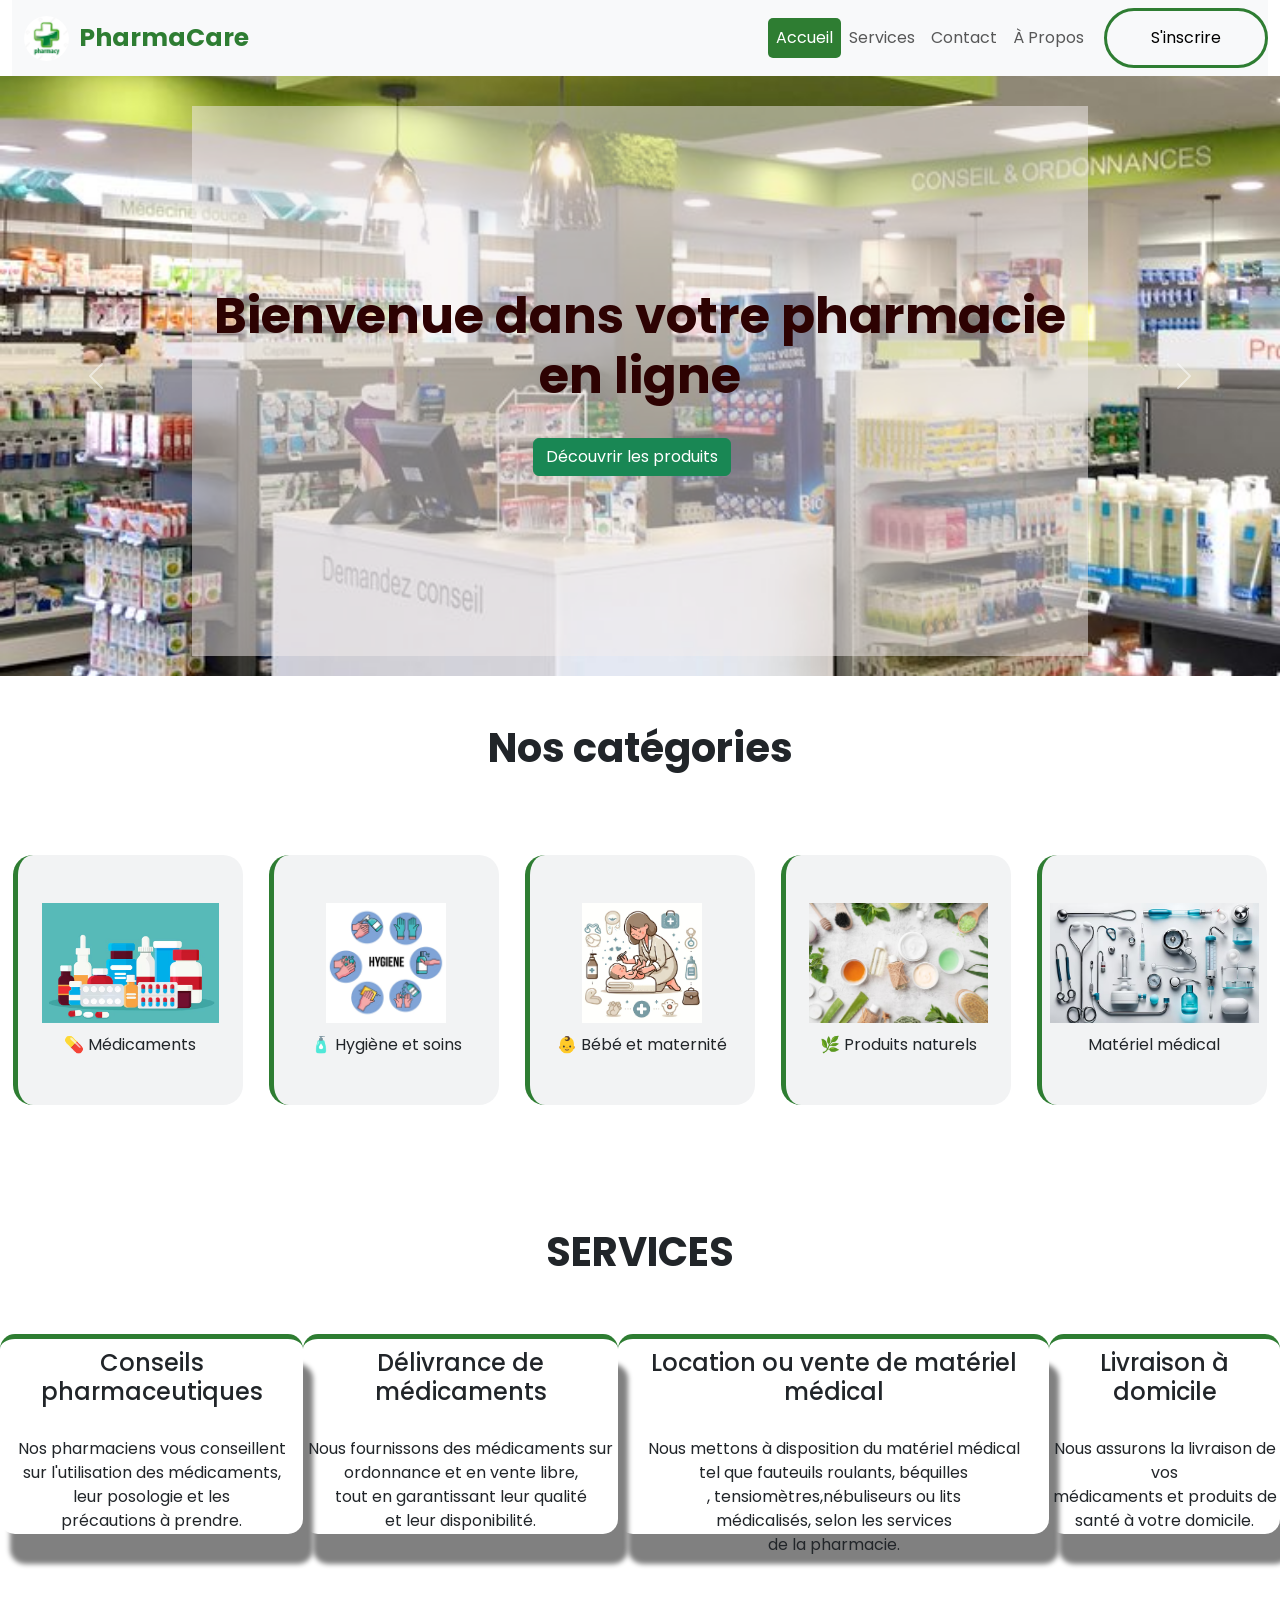
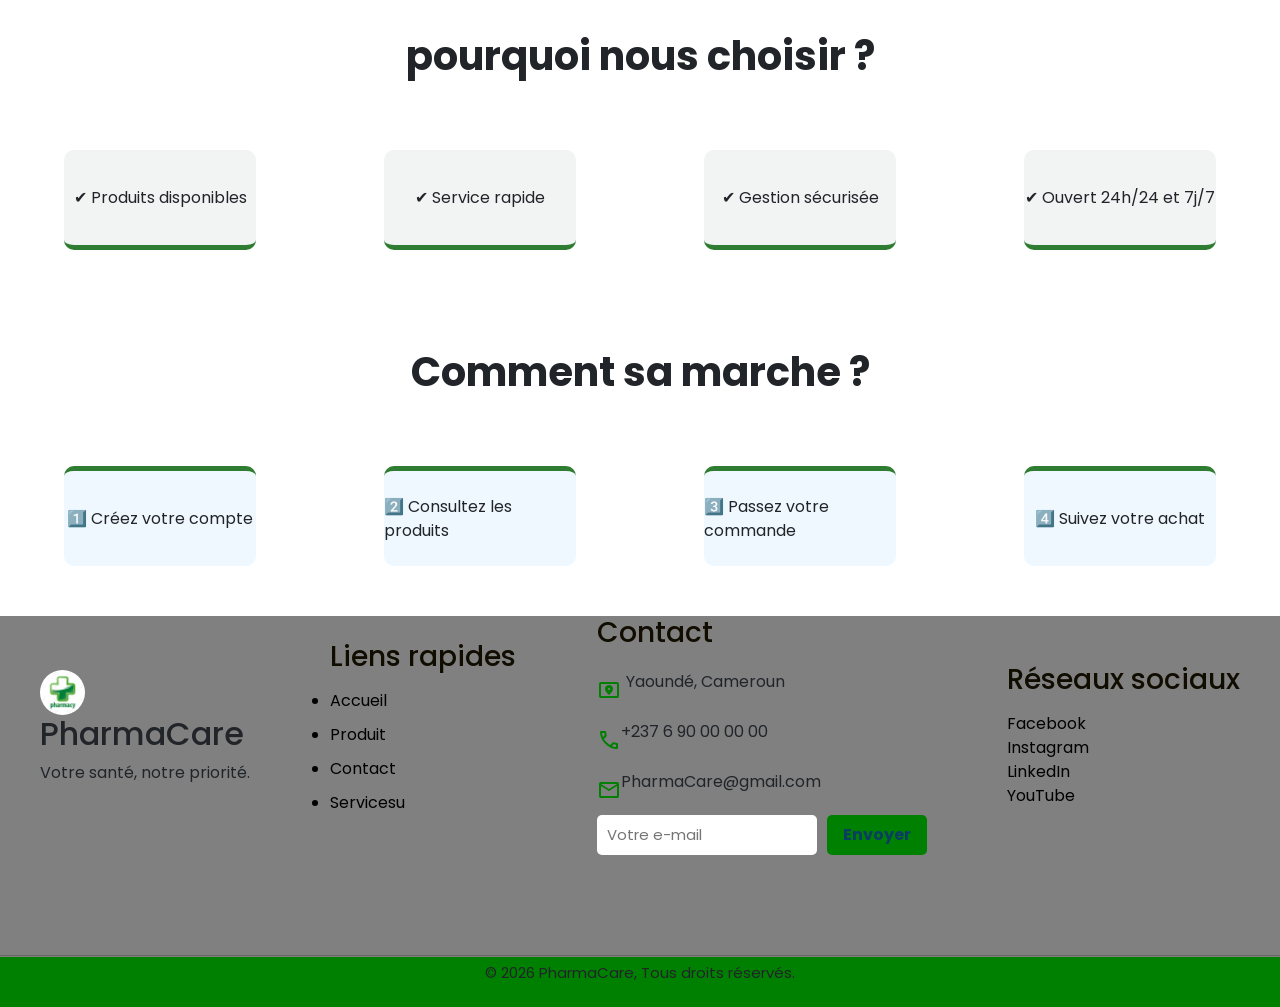
==== index.html @ b64eb71b "first commit" ====
<!DOCTYPE html>
<html lang="en">
<head>
    <meta charset="UTF-8">
    <meta name="viewport" content="width=device-width, initial-scale=1.0">
    <link rel="preconnect" href="https://fonts.googleapis.com">
<link rel="preconnect" href="https://fonts.gstatic.com" crossorigin>
<link href="https://fonts.googleapis.com/css2?family=Poppins:ital,wght@0,100;0,200;0,300;0,400;0,500;0,600;0,700;0,800;0,900;1,100;1,200;1,300;1,400;1,500;1,600;1,700;1,800;1,900&display=swap" rel="stylesheet">
    <link href="https://cdn.jsdelivr.net/npm/bootstrap@5.0.2/dist/css/bootstrap.min.css" rel="stylesheet" integrity="sha384-EVSTQN3/azprG1Anm3QDgpJLIm9Nao0Yz1ztcQTwFspd3yD65VohhpuuCOmLASjC" crossorigin="anonymous">
    <script src="https://cdn.jsdelivr.net/npm/bootstrap@5.0.2/dist/js/bootstrap.bundle.min.js" integrity="sha384-MrcW6ZMFYlzcLA8Nl+NtUVF0sA7MsXsP1UyJoMp4YLEuNSfAP+JcXn/tWtIaxVXM" crossorigin="anonymous"></script>
    <title>Document</title>
    <link rel="stylesheet" href="css/style.css">
</head>
<body>
    <header>
  
    <div class="container-fluid">
        <nav class="navbar navbar-expand-lg navbar-light bg-light">
  <div class="container-fluid title">
   <a class="navbar-brand" href="#">
    <img src="image/logo.jpg" alt="Logo PharmaCare" class="logo">
    PharmaCare
</a>
    <div>
    <button class="navbar-toggler" type="button" data-bs-toggle="collapse" data-bs-target="#navbarSupportedContent" aria-controls="navbarSupportedContent" aria-expanded="false" aria-label="Toggle navigation">
      <span class="navbar-toggler-icon"></span>
    </button>
    <div class="collapse navbar-collapse" id="navbarSupportedContent">
      <ul class="navbar-nav me-auto mb-2 mb-lg-0">
        <li class="nav-item">
          <a class="nav-link active" aria-current="page" href="#">Accueil</a>
        </li>
        <li class="nav-item">
          <a class="nav-link" href="#">Services</a>
        </li>
        <li class="nav-item">
          <a class="nav-link" href="#">Contact</a>
        </li><li class="nav-item">
          <a class="nav-link" href="#">À Propos</a>
        </li>
        
        </div>
        </div>
    </div>
        <a href="#" class="btn2">S'inscrire</a>
  </div>
</nav>
  </header>

  <main>
      <section id="section1">
       <div id="carouselExampleControls" class="carousel slide" data-bs-ride="carousel">
  <div class="carousel-inner">
    <div class="carousel-item active">
      <img src="image/pharmacie.jpg" class="d-block w-100" alt="...">

      <div class="carousel-caption">
        <h1>Bienvenue dans votre pharmacie en ligne</h1>

      

        <div class="mt-4">
            <a href="#" class="btn btn-success me-3">
                Découvrir les produits
            </a>
        </div>
    </div>
    </div>
    <div class="carousel-item">
      <img src="image/pharmacie1.jpg" class="d-block w-100" alt="...">
      <div class="carousel-caption">
        <h1>Votre santé, notre priorité</h1>
         <div class="mt-4">
            <a href="#" class="btn btn-success me-3">
                Découvrir nos produits
            </a>

         
        </div>
      </div>
    </div>
    <div class="carousel-item">
      <img src="image/pharmacie2.jpg" class="d-block w-100" alt="...">
      <div class="carousel-caption">
        <h1>Prenez soin de votre santé</h1>


        
         <div class="mt-4">
            <a href="#" class="btn btn-success me-3">
                Découvrir nos produits
            </a>

        </div>
      </div>
    </div>
  </div>
  <button class="carousel-control-prev" type="button" data-bs-target="#carouselExampleControls" data-bs-slide="prev">
    <span class="carousel-control-prev-icon" aria-hidden="true"></span>
    <span class="visually-hidden">Previous</span>
  </button>
  <button class="carousel-control-next" type="button" data-bs-target="#carouselExampleControls" data-bs-slide="next">
    <span class="carousel-control-next-icon" aria-hidden="true"></span>
    <span class="visually-hidden">Next</span>
  </button>
</div>
     
    </section>
  
<section id="section2">
 
   <h1 class="section2 mt-5">Nos catégories</h1>
    <div class="categorie">
   <div class="pharma"><img src="image/médicament.avif" alt="Logo PharmaCare" class="catégories">💊 Médicaments</div>
   <div class="pharma"><img src="image/hygiène et soins.avif" alt="Logo PharmaCare" class="catégories">🧴 Hygiène et soins</div>
   <div class="pharma"><img src="image/bébé.avif" alt="Logo PharmaCare" class="catégories">👶 Bébé et maternité</div>
   <div class="pharma"><img src="image/produits naturels.avif" alt="Logo PharmaCare" class="catégories">🌿 Produits naturels</div>
   <div class="pharma"><img src="image/matériels médicals.avif" alt="Logo PharmaCare" class="catégories"> Matériel médical</div>
   </div>
   <h1 class="modifier  mt-5">SERVICES</h1>
   <div class="section-service">
   <div class="service">
    <h4>Conseils pharmaceutiques</h4>
    <p> Nos pharmaciens vous conseillent<br> sur l'utilisation des médicaments,<br> leur posologie et les <br> précautions à prendre.
   </p>
   </div>
   <div class="service">
    <h4>Délivrance de médicaments</h4>
    <p>  
    Nous fournissons des médicaments sur <br>ordonnance et en vente libre,<br> tout en garantissant leur qualité <br>et leur disponibilité.
   </p>
   
   </div>
    <div class="service">
    <h4>Location ou vente de matériel médical</h4>
    <p>  
     Nous mettons à disposition du matériel médical <br>tel que fauteuils roulants, béquilles<br>, tensiomètres,nébuliseurs ou lits<br> médicalisés, selon les services <br>de la pharmacie.
   </p>
   </div>
   <div class="service">
   <h4>Livraison à domicile</h4>
   <p>Nous assurons la livraison de vos<br> médicaments et produits de<br> santé à votre domicile.</p>
   </div>
 </div>
   <h1 class="choix mt-5 ">pourquoi nous choisir ?</h1>
   <div class="choisir">
    <div class="produits">✔ Produits disponibles</div>
    <div class="produits">✔ Service rapide</div>
    <div class="produits">✔ Gestion sécurisée</div>
    <div class="produits">✔ Ouvert 24h/24 et 7j/7</div>
 </div>
 <h1 class="marche mt-5 ">Comment sa marche ?</h1>
 <div class="marcher">
 <div class="option">1️⃣ Créez votre compte</div>
 <div class="option">2️⃣ Consultez les produits</div>
 <div class="option">3️⃣ Passez votre commande</div>
 <div class="option">4️⃣ Suivez votre achat</div>
 </div>
 
 <footer class="footer">
    <div class="footer-container">

        <!-- Logo -->
        <div class="footer-logo">
            <img src="image/logo.jpg" alt="Logo" class="logo">
            <h2> PharmaCare</h2>
            <p>Votre santé, notre priorité.</p>
        </div>

        <!-- Liens rapides -->
        <div class="footer-section">
            <h3>Liens rapides</h3>
            <ul>
                <li><a href="#">Accueil</a></li>
                <li><a href="#">Produit</a></li>
                <li><a href="#">Contact</a></li>
                <li><a href="#">Servicesu</a></li>
            </ul>
        </div>

        <!-- Contact -->
        <div class="footer-section">
            <h3>Contact</h3>
            <div class="svg"><svg xmlns="http://www.w3.org/2000/svg" height="24px" viewBox="0 -960 960 960" width="24px" fill="green"><path d="M160-240h640v-480H160v480Zm0 80q-33 0-56.5-23.5T80-240v-480q0-33 23.5-56.5T160-800h640q33 0 56.5 23.5T880-720v480q0 33-23.5 56.5T800-160H160Zm0-80v-480 480Zm291.5-251.5Q440-503 440-520t11.5-28.5Q463-560 480-560t28.5 11.5Q520-537 520-520t-11.5 28.5Q497-480 480-480t-28.5-11.5ZM480-280q81-69 120.5-127.5T640-516q0-75-48.5-119.5T480-680q-63 0-111.5 44.5T320-516q0 50 39.5 108.5T480-280Z"/></svg> <p class="vag">Yaoundé, Cameroun</p></div>
            
            <div class="svg"><svg xmlns="http://www.w3.org/2000/svg" height="24px" viewBox="0 -960 960 960" width="24px" fill="green"><path d="M798-120q-125 0-247-54.5T329-329Q229-429 174.5-551T120-798q0-18 12-30t30-12h162q14 0 25 9.5t13 22.5l26 140q2 16-1 27t-11 19l-97 98q20 37 47.5 71.5T387-386q31 31 65 57.5t72 48.5l94-94q9-9 23.5-13.5T670-390l138 28q14 4 23 14.5t9 23.5v162q0 18-12 30t-30 12ZM241-600l66-66-17-94h-89q5 41 14 81t26 79Zm358 358q39 17 79.5 27t81.5 13v-88l-94-19-67 67ZM241-600Zm358 358Z"/></svg><p>+237 6 90 00 00 00</p></div> 
            <div class="svg"><svg xmlns="http://www.w3.org/2000/svg" height="24px" viewBox="0 -960 960 960" width="24px" fill="green"><path d="M160-160q-33 0-56.5-23.5T80-240v-480q0-33 23.5-56.5T160-800h640q33 0 56.5 23.5T880-720v480q0 33-23.5 56.5T800-160H160Zm320-280L160-640v400h640v-400L480-440Zm0-80 320-200H160l320 200ZM160-640v-80 480-400Z"/></svg><p>PharmaCare@gmail.com</p></div>
            <div class="newsletter">
          <form class="newsletter-form">
        <input type="email" placeholder="Votre e-mail" required>
        <button type="submit">Envoyer</button>
         </form>
</div>
        </div>

        <!-- Réseaux sociaux -->
        <div class="footer-section">
            <h3>Réseaux sociaux</h3>
            <a href="#">Facebook</a><br>
            <a href="#">Instagram</a><br>
            <a href="#">LinkedIn</a><br>
            <a href="#">YouTube</a>
        </div>

    </div>
    <hr>
    <div class="footer-bottom">
        <p>&copy; 2026  PharmaCare, Tous droits réservés.</p>
    </div>
</footer>
</body>
</html>
---- css/style.css ----
body{
    font-family: poppins;
}
.logo {
    width: 45px;
    height: 45px;
    border-radius: 50%;
    object-fit: cover;
    
}
.navbar-brand {
    display: flex;
    align-items: center;
    gap: 10px;
    font-size: 25px;
    font-weight: bold;
    color: #2E7D32;
}
.nav-link:active {
    background-color: #2E7D32;
    color: white;
    border-radius: 5px;
}
.nav-link.active {
    color: white !important;
    background-color: #2E7D32;
    border-radius: 5px;
}

.btn2{
    text-decoration: none;
     color: black;
     border: #2E7D32 solid;
     width: 15%;
     height: 60px;
     border-radius: 30px;
     align-items: center;
    display: flex;
    justify-content: center;
}
.btn2:hover{
    background-color: #2E7D32 ;
    color: white;
    border: black solid;
} 
.carousel-item{
    height: 600px; 
}

.carousel-item img{
    width: 100%;
    height: 100%;
    object-fit: cover; 
}
.carousel-caption{
    display: flex;
    align-items: center;
    justify-content: center;
    flex-direction: column;
    height: 550px;
   background-color: rgb(244, 238, 238,0.5);
}
.carousel-caption h1{
    color: rgb(45, 2, 2);
    font-weight: bold;
    font-size: 50px;
}
.carousel-caption p{
    color:black;
}
.section2{
    text-align: center;
    font-weight: bold;
}
.categorie{
   display: flex;
    justify-content: space-around;
    height: 400px;
   align-items: center;
}
.pharma{
    border-left: #2E7D32 solid 5px;
    height: 250px;
    width: 18%;
   background-color: rgb(242, 243, 244);
   border-radius: 20px;
   align-items: center;
   display: flex;
   justify-content: center;
   flex-direction: column;
}
.catégories {
   margin-bottom: 10px;
   height: 120px;
   
}
.section-service{
    display: flex;
    justify-content: space-around;
    align-items: center;
    height: 300px;
    
}
.modifier{
    text-align: center;
    font-weight: bold;
}
.service{
  border-top: #2E7D32 solid 5px;
    text-align: center;
    box-shadow:10px 30px  5px gray;
    border-radius: 15px;
    height: 200px;
}
h4{
    margin-top: 10px;
    margin-bottom: 30px;
}
.choix{
    text-align: center;
    font-weight: bold;
    margin-bottom: 20px;
}
.choisir{
    display: flex;
    justify-content: space-around;
    height: 200px;
    align-items: center;
}
.produits{
    height: 100px;
    border-bottom: #2E7D32 solid 5px;
    width: 15%;
    display: flex;
    justify-content: center;
    align-items: center;
    background-color: rgb(242, 243, 243);
    border-radius: 10px;
}
.marche{
   text-align: center;
    font-weight: bold;
    margin-bottom: 20px;  
}
.marcher{
     display: flex;
    justify-content: space-around;
    
    height: 200px;
    align-items: center;
}
.option{
    height: 100px;
    border-top: #2E7D32 solid 5px;
    width: 15%;
    display: flex;
    justify-content: center;
    align-items: center;
    background-color: aliceblue;
    border-radius: 10px;
}


footer{
    background-color: grey;
    height: 350px;
}
hr{
    background-color:black ;
   margin-top: 100px;
}
.footer-container{
    display: flex;
    justify-content: space-around;
    align-items: center;
    
}


.footer-bottom{
    text-align: center;
    background-color: green;
   font-size:15px;
    height: 50px;
    display: flex;
    justify-content: center;
    align-items: center;
    margin-top: -15px;
}
.svg{
  display: flex;
  width: 200%;
  align-items: center;
 
  height: 50px;
}
.vag{
    margin-left: 5px;
}
.footer-section h3{
    margin-bottom:15px;
    color:#100c00;
}

.footer-section ul{

    padding:0;
}

.footer-section ul li {
    margin-bottom:10px;
    text-decoration: none;
    color: black;
}
.footer-section a{
    text-decoration:none;
    color:black;
    transition:0.3s;
}

.footer-section a:hover{
    color:green;
    padding-left:6px;
}
.newsletter-form{
    display: flex;
    gap: 10px;
}

.newsletter-form input{
    width: 220px;
    height: 40px;
    padding: 0 10px;
    border: none;
    border-radius: 5px;
    outline: none;
    font-size: 15px;
}

.newsletter-form button{
    width: 100px;
    height: 40px;
    background-color: green;
    color: #0A3D62;
    border: none;
    border-radius: 5px;
    cursor: pointer;
    font-weight: bold;
    transition: 0.3s;
}

.newsletter-form button:hover{
    background-color: white;
}
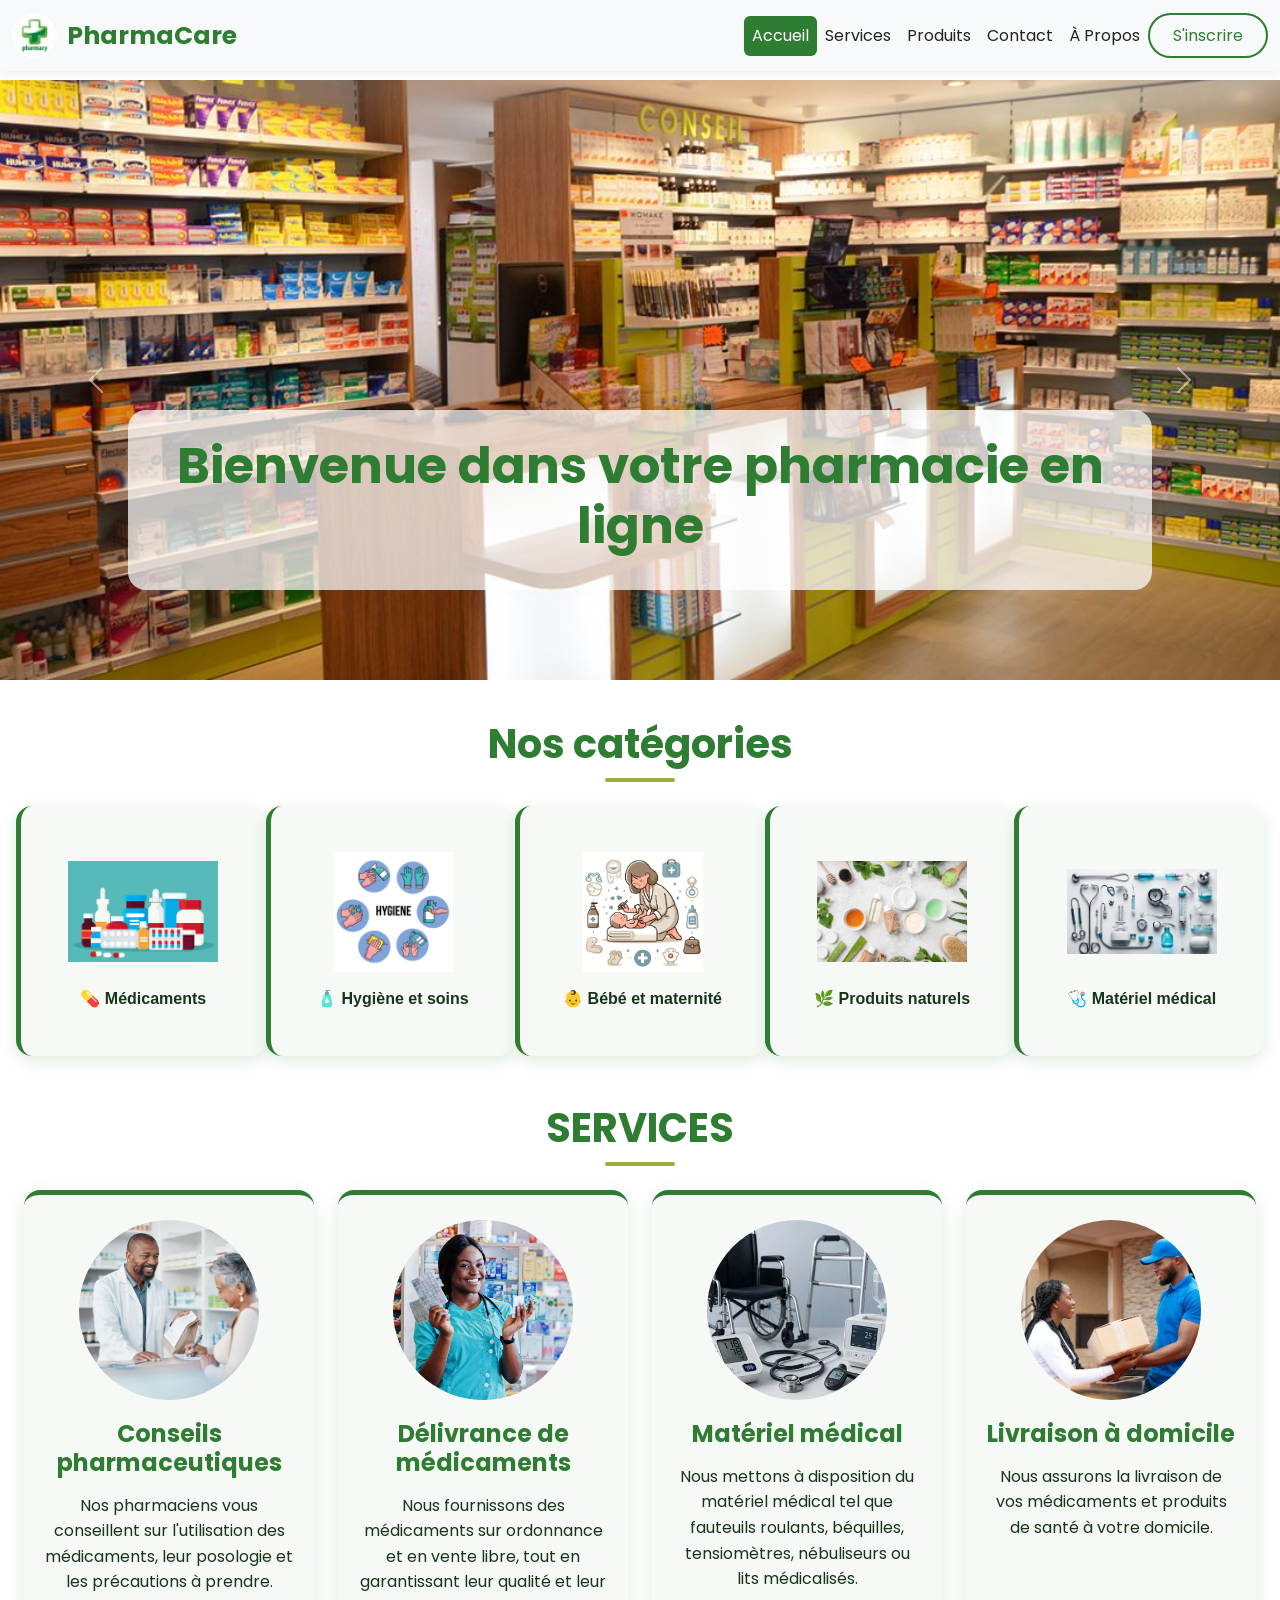
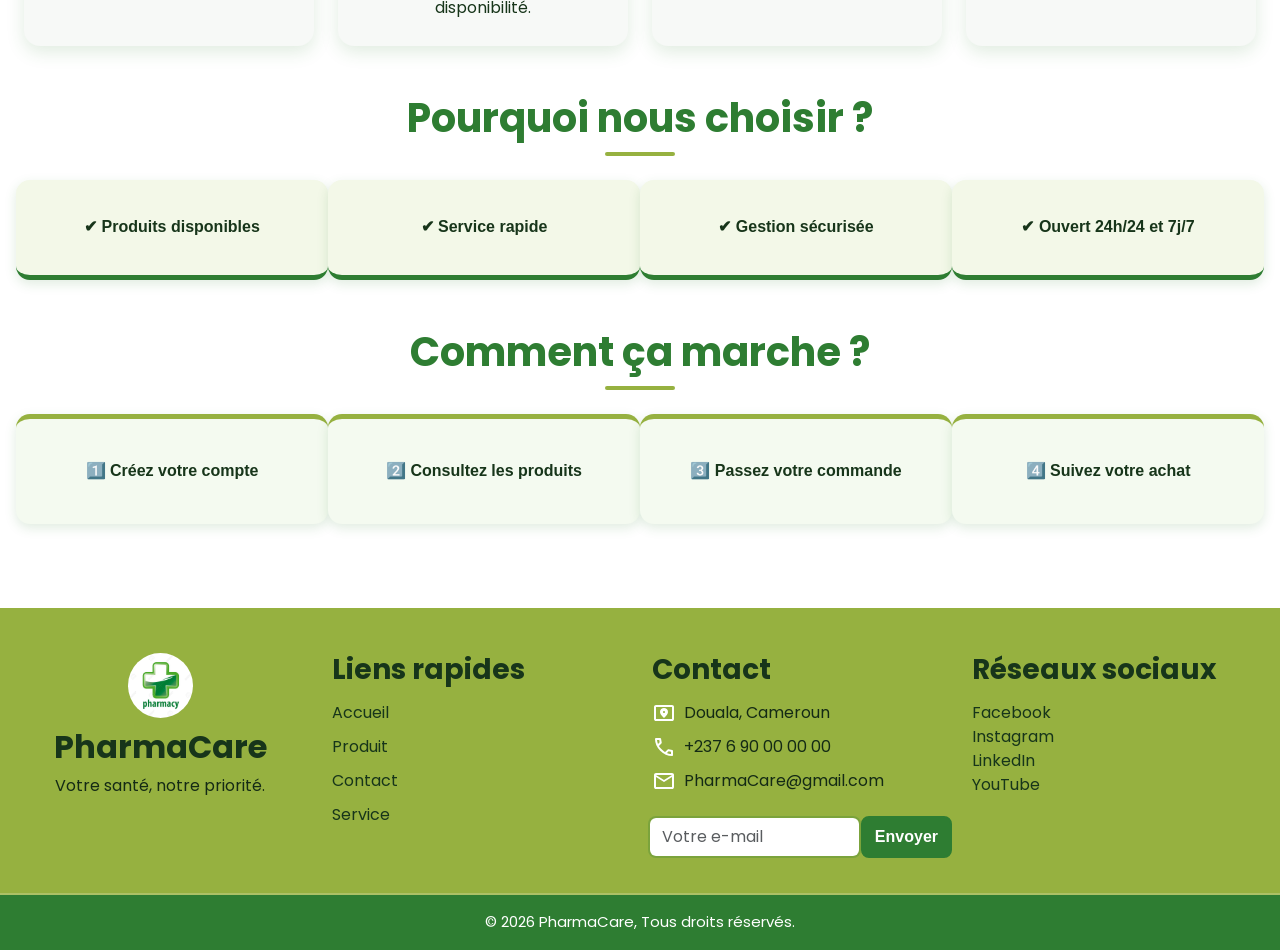
==== commit c1b68576: "Modification de la page produit" ====
--- a/index.html
+++ b/index.html
@@ -1,5 +1,5 @@
 <!DOCTYPE html>
-<html lang="en">
+<html lang="fr">
 <head>
     <meta charset="UTF-8">
     <meta name="viewport" content="width=device-width, initial-scale=1.0">
@@ -13,85 +13,102 @@
 </head>
 <body>
     <header>
-  
-    <div class="container-fluid">
-        <nav class="navbar navbar-expand-lg navbar-light bg-light">
-  <div class="container-fluid title">
-   <a class="navbar-brand" href="#">
-    <img src="image/logo.jpg" alt="Logo PharmaCare" class="logo">
-    PharmaCare
-</a>
-    <div>
-    <button class="navbar-toggler" type="button" data-bs-toggle="collapse" data-bs-target="#navbarSupportedContent" aria-controls="navbarSupportedContent" aria-expanded="false" aria-label="Toggle navigation">
-      <span class="navbar-toggler-icon"></span>
-    </button>
-    <div class="collapse navbar-collapse" id="navbarSupportedContent">
-      <ul class="navbar-nav me-auto mb-2 mb-lg-0">
-        <li class="nav-item">
-          <a class="nav-link active" aria-current="page" href="#">Accueil</a>
-        </li>
-        <li class="nav-item">
-          <a class="nav-link" href="#">Services</a>
-        </li>
-        <li class="nav-item">
-          <a class="nav-link" href="#">Contact</a>
-        </li><li class="nav-item">
-          <a class="nav-link" href="#">À Propos</a>
-        </li>
-        
-        </div>
-        </div>
-    </div>
-        <a href="#" class="btn2">S'inscrire</a>
-  </div>
-</nav>
-  </header>
+    <nav class="navbar navbar-expand-lg navbar-light bg-light fixed-top">
+
+        <div class="container-fluid title">
+
+            <!-- Logo -->
+            <a class="navbar-brand" href="#">
+                <img src="image/logo.jpg" alt="Logo PharmaCare" class="logo">
+                PharmaCare
+            </a>
+
+            <!-- Bouton mobile -->
+            <button class="navbar-toggler" type="button"
+                    data-bs-toggle="collapse"
+                    data-bs-target="#navbarSupportedContent"
+                    aria-controls="navbarSupportedContent"
+                    aria-expanded="false"
+                    aria-label="Toggle navigation">
+
+                <span class="navbar-toggler-icon"></span>
+            </button>
+
+            <!-- Menu -->
+            <div class="collapse navbar-collapse" id="navbarSupportedContent">
+
+               <ul class="navbar-nav ms-auto mb-2 mb-lg-0">
+
+                    <li class="nav-item">
+                        <a class="nav-link active" href="index.html">
+                            Accueil
+                        </a>
+                    </li>
+
+                    <li class="nav-item">
+                        <a class="nav-link" href="service.html">
+                            Services
+                        </a>
+                    </li>
+
+                    <li class="nav-item">
+                        <a class="nav-link" href="produit.html">
+                            Produits
+                        </a>
+                    </li>
+
+                    <li class="nav-item">
+                        <a class="nav-link" href="contact.html">
+                            Contact
+                        </a>
+                    </li>
+
+                    <li class="nav-item">
+                        <a class="nav-link" href="#">
+                            À Propos
+                        </a>
+                    </li>
+
+                </ul>
+
+                <!-- Bouton inscription -->
+                <a href="connexion.html" class="btn2">
+                    S'inscrire
+                </a>
+
+            </div>
+
+        </div>
+
+    </nav>
+</header>
 
   <main>
       <section id="section1">
        <div id="carouselExampleControls" class="carousel slide" data-bs-ride="carousel">
   <div class="carousel-inner">
     <div class="carousel-item active">
-      <img src="image/pharmacie.jpg" class="d-block w-100" alt="...">
+      <img src="image/carousel.jpg" class="d-block w-100" alt="...">
 
       <div class="carousel-caption">
         <h1>Bienvenue dans votre pharmacie en ligne</h1>
 
       
 
-        <div class="mt-4">
-            <a href="#" class="btn btn-success me-3">
-                Découvrir les produits
-            </a>
-        </div>
+       
     </div>
     </div>
     <div class="carousel-item">
-      <img src="image/pharmacie1.jpg" class="d-block w-100" alt="...">
+      <img src="image/carousel1.jpg" class="d-block w-100" alt="...">
       <div class="carousel-caption">
         <h1>Votre santé, notre priorité</h1>
-         <div class="mt-4">
-            <a href="#" class="btn btn-success me-3">
-                Découvrir nos produits
-            </a>
-
-         
-        </div>
+       
       </div>
     </div>
     <div class="carousel-item">
-      <img src="image/pharmacie2.jpg" class="d-block w-100" alt="...">
+      <img src="image/carousel2.jpg" class="d-block w-100" alt="...">
       <div class="carousel-caption">
         <h1>Prenez soin de votre santé</h1>
-
-
-        
-         <div class="mt-4">
-            <a href="#" class="btn btn-success me-3">
-                Découvrir nos produits
-            </a>
-
-        </div>
       </div>
     </div>
   </div>
@@ -107,94 +124,173 @@
      
     </section>
   
-<section id="section2">
- 
-   <h1 class="section2 mt-5">Nos catégories</h1>
-    <div class="categorie">
-   <div class="pharma"><img src="image/médicament.avif" alt="Logo PharmaCare" class="catégories">💊 Médicaments</div>
-   <div class="pharma"><img src="image/hygiène et soins.avif" alt="Logo PharmaCare" class="catégories">🧴 Hygiène et soins</div>
-   <div class="pharma"><img src="image/bébé.avif" alt="Logo PharmaCare" class="catégories">👶 Bébé et maternité</div>
-   <div class="pharma"><img src="image/produits naturels.avif" alt="Logo PharmaCare" class="catégories">🌿 Produits naturels</div>
-   <div class="pharma"><img src="image/matériels médicals.avif" alt="Logo PharmaCare" class="catégories"> Matériel médical</div>
-   </div>
-   <h1 class="modifier  mt-5">SERVICES</h1>
-   <div class="section-service">
-   <div class="service">
-    <h4>Conseils pharmaceutiques</h4>
-    <p> Nos pharmaciens vous conseillent<br> sur l'utilisation des médicaments,<br> leur posologie et les <br> précautions à prendre.
-   </p>
-   </div>
-   <div class="service">
-    <h4>Délivrance de médicaments</h4>
-    <p>  
-    Nous fournissons des médicaments sur <br>ordonnance et en vente libre,<br> tout en garantissant leur qualité <br>et leur disponibilité.
-   </p>
-   
-   </div>
-    <div class="service">
-    <h4>Location ou vente de matériel médical</h4>
-    <p>  
-     Nous mettons à disposition du matériel médical <br>tel que fauteuils roulants, béquilles<br>, tensiomètres,nébuliseurs ou lits<br> médicalisés, selon les services <br>de la pharmacie.
-   </p>
-   </div>
-   <div class="service">
-   <h4>Livraison à domicile</h4>
-   <p>Nous assurons la livraison de vos<br> médicaments et produits de<br> santé à votre domicile.</p>
-   </div>
- </div>
-   <h1 class="choix mt-5 ">pourquoi nous choisir ?</h1>
-   <div class="choisir">
-    <div class="produits">✔ Produits disponibles</div>
-    <div class="produits">✔ Service rapide</div>
-    <div class="produits">✔ Gestion sécurisée</div>
-    <div class="produits">✔ Ouvert 24h/24 et 7j/7</div>
- </div>
- <h1 class="marche mt-5 ">Comment sa marche ?</h1>
- <div class="marcher">
- <div class="option">1️⃣ Créez votre compte</div>
- <div class="option">2️⃣ Consultez les produits</div>
- <div class="option">3️⃣ Passez votre commande</div>
- <div class="option">4️⃣ Suivez votre achat</div>
- </div>
- 
- <footer class="footer">
-    <div class="footer-container">
+ <section id="section2" class="py-4">
+
+  <!-- CATEGORIES -->
+  <h1 class="section2 mt-3 mb-4">Nos catégories</h1>
+
+  <div class="categorie container-fluid px-3 px-lg-4">
+    <div class="row g-3 justify-content-center">
+
+      <div class="pharma col-12 col-sm-6 col-md-4 col-lg-3 col-xl">
+        <img src="image/médicament.avif" alt="Médicaments" class="catégories img-fluid">
+        <span>💊 Médicaments</span>
+      </div>
+
+      <div class="pharma col-12 col-sm-6 col-md-4 col-lg-3 col-xl">
+        <img src="image/hygiène et soins.avif" alt="Hygiène et soins" class="catégories img-fluid">
+        <span>🧴 Hygiène et soins</span>
+      </div>
+
+      <div class="pharma col-12 col-sm-6 col-md-4 col-lg-3 col-xl">
+        <img src="image/bébé.avif" alt="Bébé et maternité" class="catégories img-fluid">
+        <span>👶 Bébé et maternité</span>
+      </div>
+
+      <div class="pharma col-12 col-sm-6 col-md-4 col-lg-3 col-xl">
+        <img src="image/produits naturels.avif" alt="Produits naturels" class="catégories img-fluid">
+        <span>🌿 Produits naturels</span>
+      </div>
+
+      <div class="pharma col-12 col-sm-6 col-md-4 col-lg-3 col-xl">
+        <img src="image/matériels médicals.avif" alt="Matériel médical" class="catégories img-fluid">
+        <span>🩺 Matériel médical</span>
+      </div>
+
+    </div>
+  </div>
+
+  <!-- SERVICES -->
+  <h1 class="modifier mt-5 mb-4">SERVICES</h1>
+
+  <div class="section-service container-fluid px-3 px-lg-4">
+    <div class="row g-4 justify-content-center">
+
+      <div class="service col-12 col-sm-6 col-lg-3">
+        <div class="service-card h-100">
+          <img src="image/conseil pharmaceutique.avif" alt="Conseils pharmaceutiques" class="service-img img-fluid">
+          <h4>Conseils pharmaceutiques</h4>
+          <p>Nos pharmaciens vous conseillent sur l'utilisation des médicaments, leur posologie et les précautions à prendre.</p>
+        </div>
+      </div>
+
+      <div class="service col-12 col-sm-6 col-lg-3">
+        <div class="service-card h-100">
+          <img src="image/delivrance de médicament.jpg" alt="Délivrance de médicaments" class="service-img img-fluid">
+          <h4>Délivrance de médicaments</h4>
+          <p>Nous fournissons des médicaments sur ordonnance et en vente libre, tout en garantissant leur qualité et leur disponibilité.</p>
+        </div>
+      </div>
+
+      <div class="service col-12 col-sm-6 col-lg-3">
+        <div class="service-card h-100">
+          <img src="image/matériel médical.webp" alt="Matériel médical" class="service-img img-fluid">
+          <h4>Matériel médical</h4>
+          <p>Nous mettons à disposition du matériel médical tel que fauteuils roulants, béquilles, tensiomètres, nébuliseurs ou lits médicalisés.</p>
+        </div>
+      </div>
+
+      <div class="service col-12 col-sm-6 col-lg-3">
+        <div class="service-card h-100">
+          <img src="image/livraison.jpg" alt="Livraison à domicile" class="service-img img-fluid">
+          <h4>Livraison à domicile</h4>
+          <p>Nous assurons la livraison de vos médicaments et produits de santé à votre domicile.</p>
+        </div>
+      </div>
+
+    </div>
+  </div>
+
+  <!-- POURQUOI NOUS CHOISIR -->
+  <h1 class="choix mt-5 mb-4">Pourquoi nous choisir ?</h1>
+
+  <div class="choisir container-fluid px-3 px-lg-4">
+    <div class="row g-3 justify-content-center">
+
+      <div class="produits col-12 col-sm-6 col-lg-3">
+        <div>✔ Produits disponibles</div>
+      </div>
+
+      <div class="produits col-12 col-sm-6 col-lg-3">
+        <div>✔ Service rapide</div>
+      </div>
+
+      <div class="produits col-12 col-sm-6 col-lg-3">
+        <div>✔ Gestion sécurisée</div>
+      </div>
+
+      <div class="produits col-12 col-sm-6 col-lg-3">
+        <div>✔ Ouvert 24h/24 et 7j/7</div>
+      </div>
+
+    </div>
+  </div>
+
+  <!-- COMMENT CA MARCHE -->
+  <h1 class="marche mt-5 mb-4">Comment ça marche ?</h1>
+
+  <div class="marcher container-fluid px-3 px-lg-4">
+    <div class="row g-3 justify-content-center">
+
+      <div class="option col-12 col-sm-6 col-lg-3">
+        <div>1️⃣ Créez votre compte</div>
+      </div>
+
+      <div class="option col-12 col-sm-6 col-lg-3">
+        <div>2️⃣ Consultez les produits</div>
+      </div>
+
+      <div class="option col-12 col-sm-6 col-lg-3">
+        <div>3️⃣ Passez votre commande</div>
+      </div>
+
+      <div class="option col-12 col-sm-6 col-lg-3">
+        <div>4️⃣ Suivez votre achat</div>
+      </div>
+
+    </div>
+  </div>
+
+</section>
+
+<footer class="footer">
+    <div class="footer-container container-fluid"><div class="row g-4">
 
         <!-- Logo -->
-        <div class="footer-logo">
+        <div class="footer-logo col-12 col-md-6 col-lg-3">
             <img src="image/logo.jpg" alt="Logo" class="logo">
             <h2> PharmaCare</h2>
             <p>Votre santé, notre priorité.</p>
         </div>
 
         <!-- Liens rapides -->
-        <div class="footer-section">
+        <div class="footer-section col-12 col-md-6 col-lg-3">
             <h3>Liens rapides</h3>
             <ul>
                 <li><a href="#">Accueil</a></li>
                 <li><a href="#">Produit</a></li>
                 <li><a href="#">Contact</a></li>
-                <li><a href="#">Servicesu</a></li>
+                <li><a href="#">Service</a></li>
             </ul>
         </div>
 
         <!-- Contact -->
-        <div class="footer-section">
+        <div class="footer-section col-12 col-md-6 col-lg-3">
             <h3>Contact</h3>
-            <div class="svg"><svg xmlns="http://www.w3.org/2000/svg" height="24px" viewBox="0 -960 960 960" width="24px" fill="green"><path d="M160-240h640v-480H160v480Zm0 80q-33 0-56.5-23.5T80-240v-480q0-33 23.5-56.5T160-800h640q33 0 56.5 23.5T880-720v480q0 33-23.5 56.5T800-160H160Zm0-80v-480 480Zm291.5-251.5Q440-503 440-520t11.5-28.5Q463-560 480-560t28.5 11.5Q520-537 520-520t-11.5 28.5Q497-480 480-480t-28.5-11.5ZM480-280q81-69 120.5-127.5T640-516q0-75-48.5-119.5T480-680q-63 0-111.5 44.5T320-516q0 50 39.5 108.5T480-280Z"/></svg> <p class="vag">Yaoundé, Cameroun</p></div>
+            <div class="svg"><svg xmlns="http://www.w3.org/2000/svg" height="24px" viewBox="0 -960 960 960" width="24px" fill="white"><path d="M160-240h640v-480H160v480Zm0 80q-33 0-56.5-23.5T80-240v-480q0-33 23.5-56.5T160-800h640q33 0 56.5 23.5T880-720v480q0 33-23.5 56.5T800-160H160Zm0-80v-480 480Zm291.5-251.5Q440-503 440-520t11.5-28.5Q463-560 480-560t28.5 11.5Q520-537 520-520t-11.5 28.5Q497-480 480-480t-28.5-11.5ZM480-280q81-69 120.5-127.5T640-516q0-75-48.5-119.5T480-680q-63 0-111.5 44.5T320-516q0 50 39.5 108.5T480-280Z"/></svg> <p class="vag">Douala, Cameroun</p></div>
             
-            <div class="svg"><svg xmlns="http://www.w3.org/2000/svg" height="24px" viewBox="0 -960 960 960" width="24px" fill="green"><path d="M798-120q-125 0-247-54.5T329-329Q229-429 174.5-551T120-798q0-18 12-30t30-12h162q14 0 25 9.5t13 22.5l26 140q2 16-1 27t-11 19l-97 98q20 37 47.5 71.5T387-386q31 31 65 57.5t72 48.5l94-94q9-9 23.5-13.5T670-390l138 28q14 4 23 14.5t9 23.5v162q0 18-12 30t-30 12ZM241-600l66-66-17-94h-89q5 41 14 81t26 79Zm358 358q39 17 79.5 27t81.5 13v-88l-94-19-67 67ZM241-600Zm358 358Z"/></svg><p>+237 6 90 00 00 00</p></div> 
-            <div class="svg"><svg xmlns="http://www.w3.org/2000/svg" height="24px" viewBox="0 -960 960 960" width="24px" fill="green"><path d="M160-160q-33 0-56.5-23.5T80-240v-480q0-33 23.5-56.5T160-800h640q33 0 56.5 23.5T880-720v480q0 33-23.5 56.5T800-160H160Zm320-280L160-640v400h640v-400L480-440Zm0-80 320-200H160l320 200ZM160-640v-80 480-400Z"/></svg><p>PharmaCare@gmail.com</p></div>
+            <div class="svg"><svg xmlns="http://www.w3.org/2000/svg" height="24px" viewBox="0 -960 960 960" width="24px" fill="white"><path d="M798-120q-125 0-247-54.5T329-329Q229-429 174.5-551T120-798q0-18 12-30t30-12h162q14 0 25 9.5t13 22.5l26 140q2 16-1 27t-11 19l-97 98q20 37 47.5 71.5T387-386q31 31 65 57.5t72 48.5l94-94q9-9 23.5-13.5T670-390l138 28q14 4 23 14.5t9 23.5v162q0 18-12 30t-30 12ZM241-600l66-66-17-94h-89q5 41 14 81t26 79Zm358 358q39 17 79.5 27t81.5 13v-88l-94-19-67 67ZM241-600Zm358 358Z"/></svg><p>+237 6 90 00 00 00</p></div> 
+            <div class="svg"><svg xmlns="http://www.w3.org/2000/svg" height="24px" viewBox="0 -960 960 960" width="24px" fill="white"><path d="M160-160q-33 0-56.5-23.5T80-240v-480q0-33 23.5-56.5T160-800h640q33 0 56.5 23.5T880-720v480q0 33-23.5 56.5T800-160H160Zm320-280L160-640v400h640v-400L480-440Zm0-80 320-200H160l320 200ZM160-640v-80 480-400Z"/></svg><p>PharmaCare@gmail.com</p></div>
             <div class="newsletter">
-          <form class="newsletter-form">
-        <input type="email" placeholder="Votre e-mail" required>
-        <button type="submit">Envoyer</button>
+          <form class="newsletter-form row g-2">
+        <input type="email" class="form-control col-12 col-md" placeholder="Votre e-mail" required>
+        <button type="submit" class="btn col-12 col-md-auto">Envoyer</button>
          </form>
 </div>
         </div>
 
         <!-- Réseaux sociaux -->
-        <div class="footer-section">
+        <div class="footer-section col-12 col-md-6 col-lg-3">
             <h3>Réseaux sociaux</h3>
             <a href="#">Facebook</a><br>
             <a href="#">Instagram</a><br>
@@ -202,7 +298,7 @@
             <a href="#">YouTube</a>
         </div>
 
-    </div>
+    </div></div>
     <hr>
     <div class="footer-bottom">
         <p>&copy; 2026  PharmaCare, Tous droits réservés.</p>
--- a/css/style.css
+++ b/css/style.css
@@ -1,254 +1,428 @@
-body{
-    font-family: poppins;
-}
+
+
+:root {
+    --vert-principal: #2E7D32;
+    --vert-clair: #96B140;
+    --vert-tres-clair: #F3F8E8;
+    --fond-carte: #F7F9F7;
+    --texte: #17351A;
+    --blanc: #FFFFFF;
+    --ombre: rgba(46, 125, 50, 0.15);
+}
+
+* {
+    box-sizing: border-box;
+}
+
+body {
+    font-family: Poppins, sans-serif;
+    padding-top: 80px;
+    margin: 0;
+    color: var(--texte);
+    background-color: var(--blanc);
+    overflow-x: hidden;
+}
+
+/* =========================
+   NAVBAR
+========================= */
+
+.navbar {
+    position: fixed;
+    top: 0;
+    left: 0;
+    width: 100%;
+    z-index: 1050;
+    box-shadow: 0 2px 10px rgba(0, 0, 0, 0.08);
+}
+
 .logo {
     width: 45px;
     height: 45px;
     border-radius: 50%;
     object-fit: cover;
-    
-}
+}
+
 .navbar-brand {
     display: flex;
     align-items: center;
     gap: 10px;
     font-size: 25px;
     font-weight: bold;
-    color: #2E7D32;
-}
-.nav-link:active {
-    background-color: #2E7D32;
-    color: white;
-    border-radius: 5px;
-}
+    color: var(--vert-principal) !important;
+}
+
+.nav-link {
+    color: #222 !important;
+    border-radius: 6px;
+    transition: 0.3s;
+}
+
+.nav-link:hover,
 .nav-link.active {
-    color: white !important;
-    background-color: #2E7D32;
-    border-radius: 5px;
-}
-
-.btn2{
+    background-color: var(--vert-principal);
+    color: var(--blanc) !important;
+}
+
+.btn2 {
     text-decoration: none;
-     color: black;
-     border: #2E7D32 solid;
-     width: 15%;
-     height: 60px;
-     border-radius: 30px;
-     align-items: center;
-    display: flex;
-    justify-content: center;
-}
-.btn2:hover{
-    background-color: #2E7D32 ;
-    color: white;
-    border: black solid;
-} 
-.carousel-item{
-    height: 600px; 
-}
-
-.carousel-item img{
+    color: var(--vert-principal);
+    border: 2px solid var(--vert-principal);
+    width: 120px;
+    min-height: 45px;
+    border-radius: 30px;
+    display: flex;
+    align-items: center;
+    justify-content: center;
+    transition: 0.3s;
+}
+
+.btn2:hover {
+    background-color: var(--vert-principal);
+    color: var(--blanc);
+}
+
+/* =========================
+   CAROUSEL
+========================= */
+
+.carousel-item {
+    height: 600px;
+}
+
+.carousel-item img {
     width: 100%;
     height: 100%;
-    object-fit: cover; 
-}
-.carousel-caption{
+    object-fit: cover;
+}
+
+.carousel-caption {
     display: flex;
     align-items: center;
     justify-content: center;
     flex-direction: column;
-    height: 550px;
-   background-color: rgb(244, 238, 238,0.5);
-}
-.carousel-caption h1{
-    color: rgb(45, 2, 2);
+
+    left: 10%;
+    right: 10%;
+    bottom: 15%;
+    width: 80%;
+    min-height: 180px;
+    padding: 25px;
+
+    background-color: rgba(255, 255, 255, 0.72);
+    border-radius: 18px;
+}
+
+.carousel-caption h1 {
+    color: var(--vert-principal);
     font-weight: bold;
-    font-size: 50px;
-}
-.carousel-caption p{
-    color:black;
-}
-.section2{
-    text-align: center;
-    font-weight: bold;
-}
-.categorie{
-   display: flex;
-    justify-content: space-around;
-    height: 400px;
-   align-items: center;
-}
-.pharma{
-    border-left: #2E7D32 solid 5px;
-    height: 250px;
-    width: 18%;
-   background-color: rgb(242, 243, 244);
-   border-radius: 20px;
-   align-items: center;
-   display: flex;
-   justify-content: center;
-   flex-direction: column;
-}
+    font-size: clamp(25px, 4vw, 50px);
+}
+
+.carousel-caption p {
+    color: #17351A;
+}
+
+/* =========================
+   TITRES
+========================= */
+
+.section2,
+.modifier,
+.choix,
+.marche {
+    text-align: center;
+    font-weight: 700;
+    color: var(--vert-principal);
+}
+
+.section2::after,
+.modifier::after,
+.choix::after,
+.marche::after {
+    content: "";
+    display: block;
+    width: 70px;
+    height: 4px;
+    margin: 10px auto 0;
+    background-color: var(--vert-clair);
+    border-radius: 10px;
+}
+
+/* =========================
+   CATEGORIES
+   Bootstrap gère les colonnes.
+========================= */
+
+.categorie {
+    width: 100%;
+}
+
+.pharma {
+    min-height: 250px;
+    padding: 25px 15px;
+
+    background-color: var(--fond-carte);
+    border-left: 5px solid var(--vert-principal);
+    border-radius: 16px;
+
+    display: flex;
+    align-items: center;
+    justify-content: center;
+    flex-direction: column;
+
+    text-align: center;
+    color: var(--texte);
+
+    box-shadow: 0 5px 15px var(--ombre);
+    transition: transform 0.3s, box-shadow 0.3s;
+}
+
+.pharma:hover {
+    transform: translateY(-6px);
+    box-shadow: 0 10px 25px rgba(46, 125, 50, 0.22);
+}
+
 .catégories {
-   margin-bottom: 10px;
-   height: 120px;
-   
-}
-.section-service{
-    display: flex;
-    justify-content: space-around;
-    align-items: center;
-    height: 300px;
-    
-}
-.modifier{
-    text-align: center;
-    font-weight: bold;
-}
-.service{
-  border-top: #2E7D32 solid 5px;
-    text-align: center;
-    box-shadow:10px 30px  5px gray;
-    border-radius: 15px;
-    height: 200px;
-}
-h4{
+    width: 100%;
+    max-width: 150px;
+    height: 120px;
+    margin-bottom: 15px;
+    object-fit: contain;
+}
+
+.pharma span {
+    font-weight: 600;
+    font-size: 16px;
+}
+
+/* =========================
+   SERVICES
+========================= */
+
+.section-service {
+    width: 100%;
+}
+
+.service {
+    min-width: 0;
+}
+
+.service-card {
+    border-top: 5px solid var(--vert-principal);
+    border-radius: 16px;
+    background-color: var(--fond-carte);
+
+    text-align: center;
+    padding: 25px 20px;
+
+    box-shadow: 0 6px 18px var(--ombre);
+
+    transition: transform 0.3s, box-shadow 0.3s;
+}
+
+.service-card:hover {
+    transform: translateY(-6px);
+    box-shadow: 0 12px 25px rgba(46, 125, 50, 0.22);
+}
+
+.service-img {
+    width: 180px;
+    height: 180px;
+    border-radius: 50%;
+    object-fit: cover;
+}
+
+.service h4 {
+    margin-top: 20px;
+    margin-bottom: 15px;
+    color: var(--vert-principal);
+    font-weight: 700;
+}
+
+.service p {
+    margin-bottom: 0;
+    line-height: 1.6;
+}
+
+/* =========================
+   POURQUOI NOUS CHOISIR
+========================= */
+
+.produits {
+    min-height: 100px;
+    padding: 20px;
+
+    border-bottom: 5px solid var(--vert-principal);
+    border-radius: 14px;
+
+    display: flex;
+    justify-content: center;
+    align-items: center;
+
+    background-color: var(--vert-tres-clair);
+
+    text-align: center;
+    font-weight: 600;
+
+    box-shadow: 0 4px 12px var(--ombre);
+}
+
+/* =========================
+   COMMENT CA MARCHE
+========================= */
+
+.option {
+    min-height: 110px;
+    padding: 20px;
+
+    border-top: 5px solid var(--vert-clair);
+    border-radius: 14px;
+
+    display: flex;
+    justify-content: center;
+    align-items: center;
+
+    background-color: #F4FAF0;
+
+    text-align: center;
+    font-weight: 600;
+
+    box-shadow: 0 4px 12px var(--ombre);
+}
+
+/* =========================
+   FOOTER
+========================= */
+
+footer {
+    background-color: var(--vert-clair);
+    color: #142A15;
+    margin-top: 60px;
+    padding-top: 45px;
+}
+
+.footer-container {
+    width: 100%;
+}
+
+.footer-logo {
+    text-align: center;
+}
+
+.footer-logo .logo {
+    width: 65px;
+    height: 65px;
+}
+
+.footer-logo h2 {
+    color: #17351A;
+    font-weight: 700;
     margin-top: 10px;
-    margin-bottom: 30px;
-}
-.choix{
-    text-align: center;
-    font-weight: bold;
-    margin-bottom: 20px;
-}
-.choisir{
-    display: flex;
-    justify-content: space-around;
-    height: 200px;
-    align-items: center;
-}
-.produits{
-    height: 100px;
-    border-bottom: #2E7D32 solid 5px;
-    width: 15%;
-    display: flex;
-    justify-content: center;
-    align-items: center;
-    background-color: rgb(242, 243, 243);
-    border-radius: 10px;
-}
-.marche{
-   text-align: center;
-    font-weight: bold;
-    margin-bottom: 20px;  
-}
-.marcher{
-     display: flex;
-    justify-content: space-around;
-    
-    height: 200px;
-    align-items: center;
-}
-.option{
-    height: 100px;
-    border-top: #2E7D32 solid 5px;
-    width: 15%;
-    display: flex;
-    justify-content: center;
-    align-items: center;
-    background-color: aliceblue;
-    border-radius: 10px;
-}
-
-
-footer{
-    background-color: grey;
-    height: 350px;
-}
-hr{
-    background-color:black ;
-   margin-top: 100px;
-}
-.footer-container{
-    display: flex;
-    justify-content: space-around;
-    align-items: center;
-    
-}
-
-
-.footer-bottom{
-    text-align: center;
-    background-color: green;
-   font-size:15px;
-    height: 50px;
-    display: flex;
-    justify-content: center;
-    align-items: center;
-    margin-top: -15px;
-}
-.svg{
-  display: flex;
-  width: 200%;
-  align-items: center;
- 
-  height: 50px;
-}
-.vag{
+}
+
+.footer-section h3 {
+    margin-bottom: 15px;
+    color: #17351A;
+    font-weight: 700;
+}
+
+.footer-section ul {
+    padding: 0;
+    margin: 0;
+    list-style: none;
+}
+
+.footer-section ul li {
+    margin-bottom: 10px;
+}
+
+.footer-section a {
+    text-decoration: none;
+    color: #17351A;
+    transition: 0.3s;
+}
+
+.footer-section a:hover {
+    color: var(--blanc);
+    padding-left: 5px;
+}
+
+.svg {
+    display: flex;
+    align-items: center;
+    gap: 8px;
+    width: 100%;
+    margin-bottom: 10px;
+}
+
+.svg p {
+    margin: 0;
+    overflow-wrap: anywhere;
+}
+
+.vag {
     margin-left: 5px;
 }
-.footer-section h3{
-    margin-bottom:15px;
-    color:#100c00;
-}
-
-.footer-section ul{
-
-    padding:0;
-}
-
-.footer-section ul li {
-    margin-bottom:10px;
-    text-decoration: none;
-    color: black;
-}
-.footer-section a{
-    text-decoration:none;
-    color:black;
-    transition:0.3s;
-}
-
-.footer-section a:hover{
-    color:green;
-    padding-left:6px;
-}
-.newsletter-form{
-    display: flex;
-    gap: 10px;
-}
-
-.newsletter-form input{
-    width: 220px;
-    height: 40px;
-    padding: 0 10px;
-    border: none;
-    border-radius: 5px;
+
+.newsletter-form {
+    margin-top: 15px;
+}
+
+.newsletter-form input {
+    min-height: 42px;
+    border: 2px solid rgba(46, 125, 50, 0.25);
+    border-radius: 8px;
     outline: none;
+}
+
+.newsletter-form input:focus {
+    border-color: var(--vert-principal);
+    box-shadow: 0 0 0 0.2rem rgba(46, 125, 50, 0.15);
+}
+
+.newsletter-form button {
+    min-height: 42px;
+    background-color: var(--vert-principal);
+    color: var(--blanc);
+    border: 2px solid var(--vert-principal);
+    border-radius: 8px;
+    font-weight: 600;
+    transition: 0.3s;
+}
+
+.newsletter-form button:hover {
+    background-color: var(--blanc);
+    color: var(--vert-principal);
+}
+
+/* =========================
+   LIGNE ET COPYRIGHT
+========================= */
+
+footer hr {
+    border: 0;
+    height: 2px;
+    background-color: rgba(255, 255, 255, 0.8);
+    margin: 35px 0 0;
+}
+
+.footer-bottom {
+    min-height: 55px;
+    padding: 12px 15px;
+
+    display: flex;
+    justify-content: center;
+    align-items: center;
+
+    background-color: var(--vert-principal);
+    color: var(--blanc);
+
+    text-align: center;
     font-size: 15px;
 }
 
-.newsletter-form button{
-    width: 100px;
-    height: 40px;
-    background-color: green;
-    color: #0A3D62;
-    border: none;
-    border-radius: 5px;
-    cursor: pointer;
-    font-weight: bold;
-    transition: 0.3s;
-}
-
-.newsletter-form button:hover{
-    background-color: white;
-}
+.footer-bottom p {
+    margin: 0;
+}
+
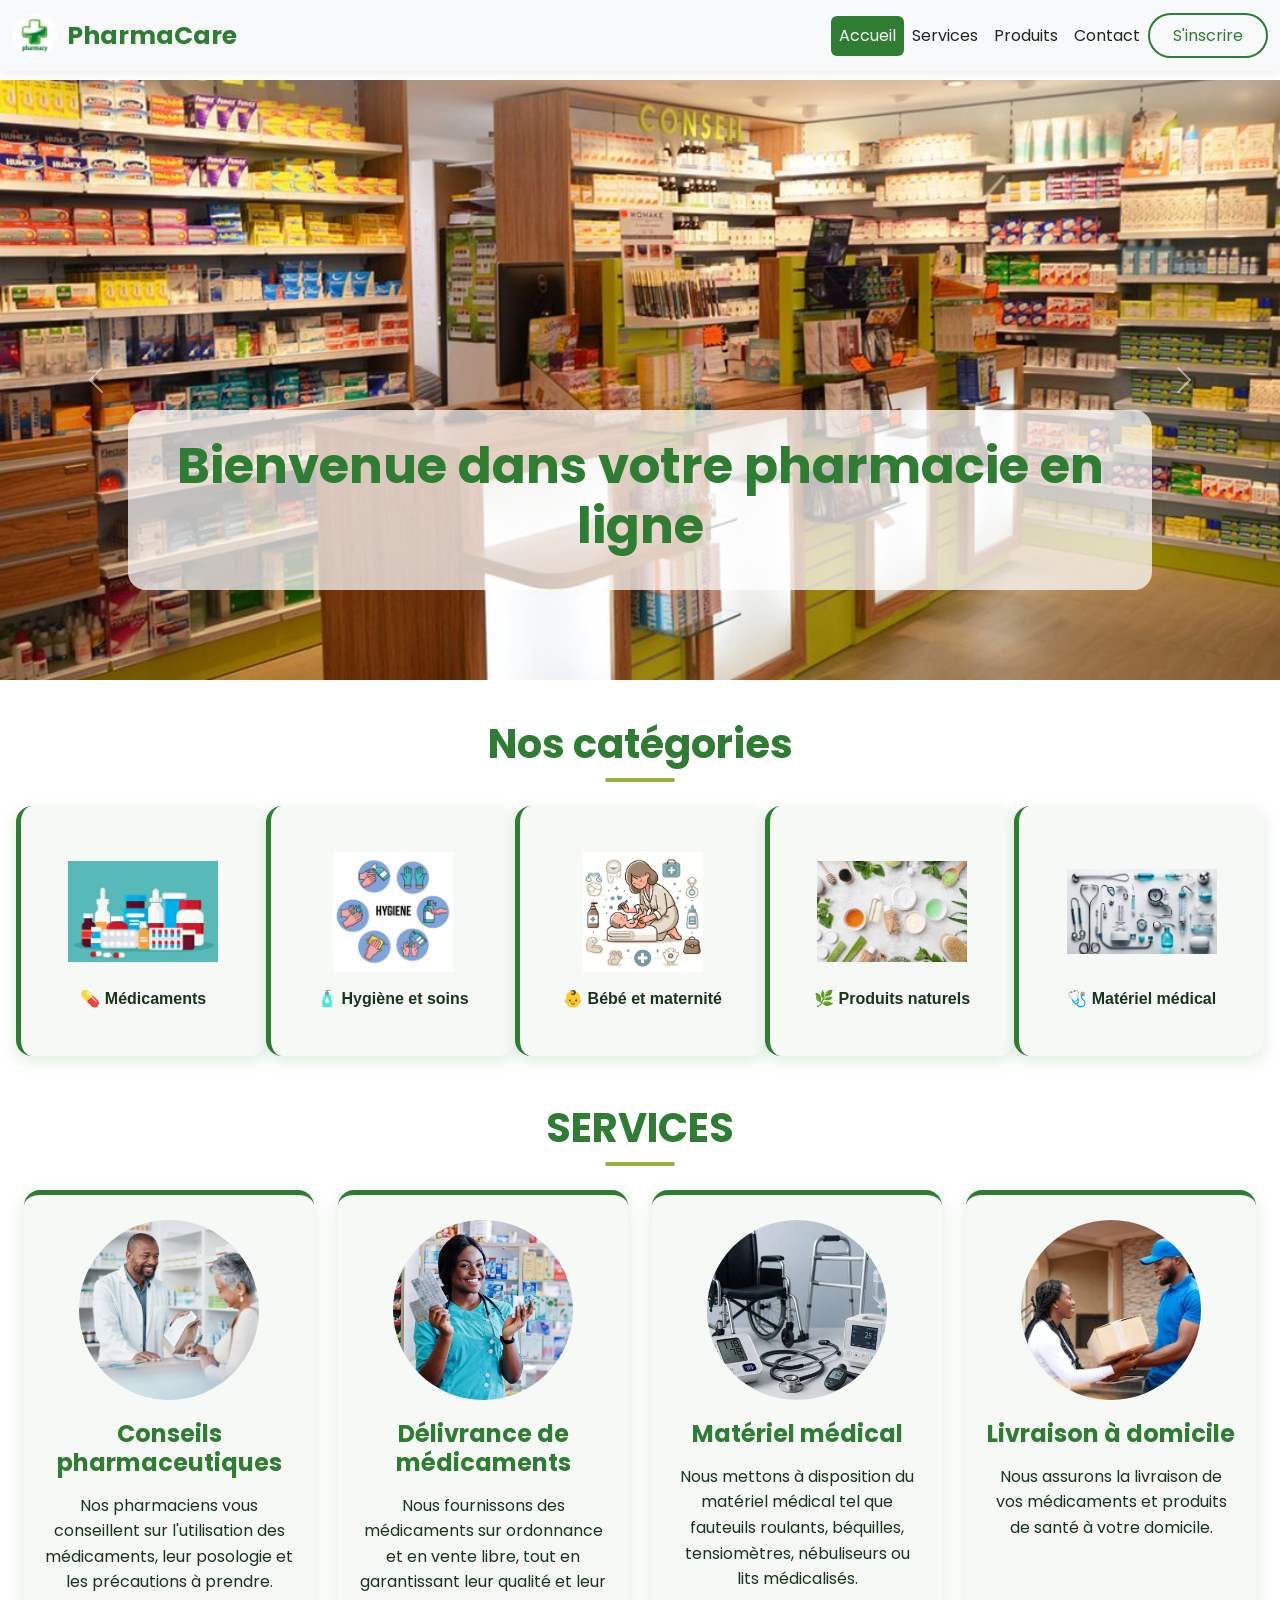
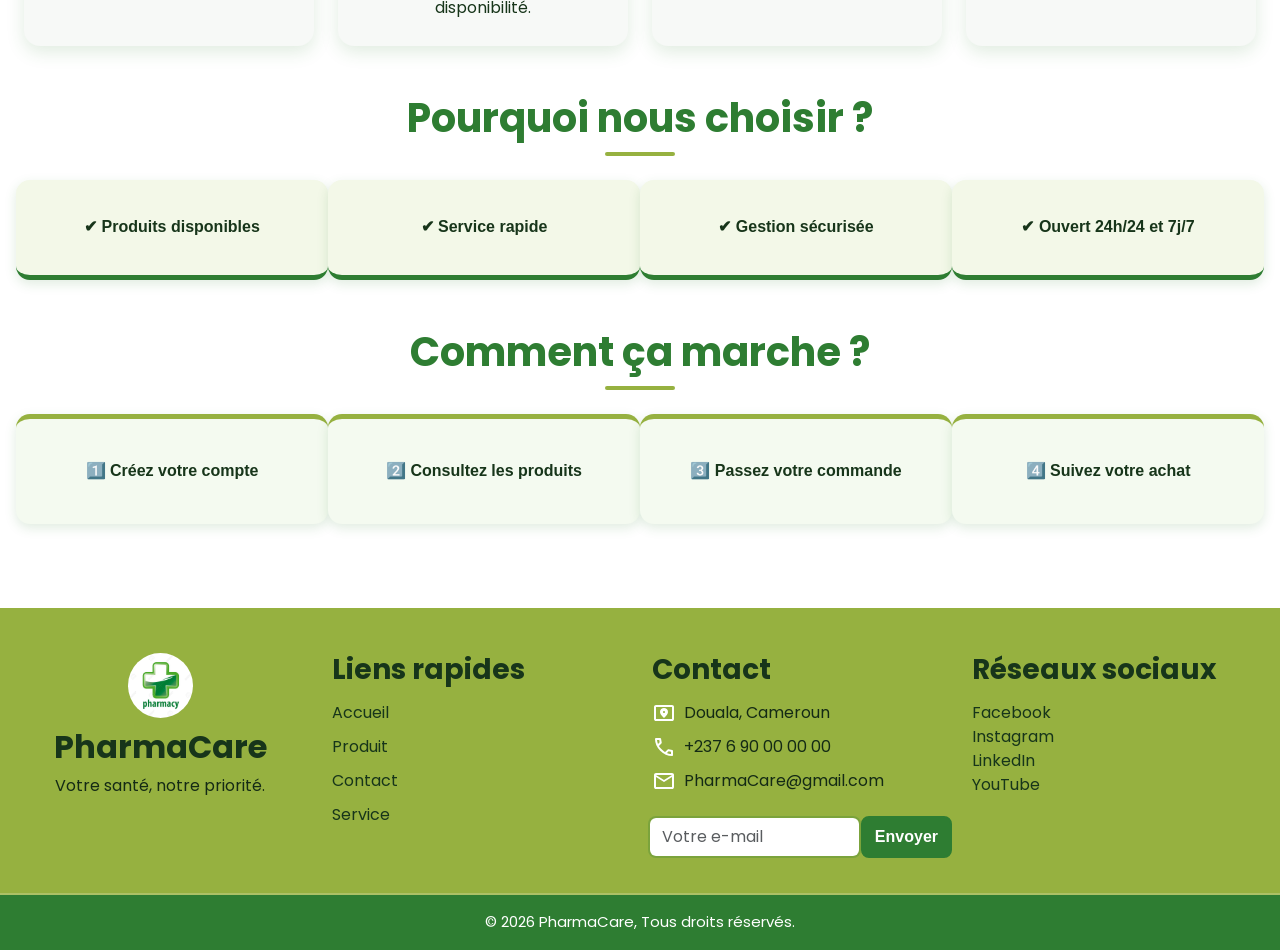
==== commit 77cfc722: "Amelioration de la page services" ====
--- a/index.html
+++ b/index.html
@@ -63,12 +63,6 @@
                         </a>
                     </li>
 
-                    <li class="nav-item">
-                        <a class="nav-link" href="#">
-                            À Propos
-                        </a>
-                    </li>
-
                 </ul>
 
                 <!-- Bouton inscription -->
@@ -207,11 +201,11 @@
   <div class="choisir container-fluid px-3 px-lg-4">
     <div class="row g-3 justify-content-center">
 
-      <div class="produits col-12 col-sm-6 col-lg-3">
+      <div class="produits col-12 col-sm-6 col-lg-3" >
         <div>✔ Produits disponibles</div>
       </div>
 
-      <div class="produits col-12 col-sm-6 col-lg-3">
+      <div class="produits col-12 col-sm-6 col-lg-3" >
         <div>✔ Service rapide</div>
       </div>
 
@@ -219,7 +213,7 @@
         <div>✔ Gestion sécurisée</div>
       </div>
 
-      <div class="produits col-12 col-sm-6 col-lg-3">
+      <div class="produits col-12 col-sm-6 col-lg-3" >
         <div>✔ Ouvert 24h/24 et 7j/7</div>
       </div>
 
